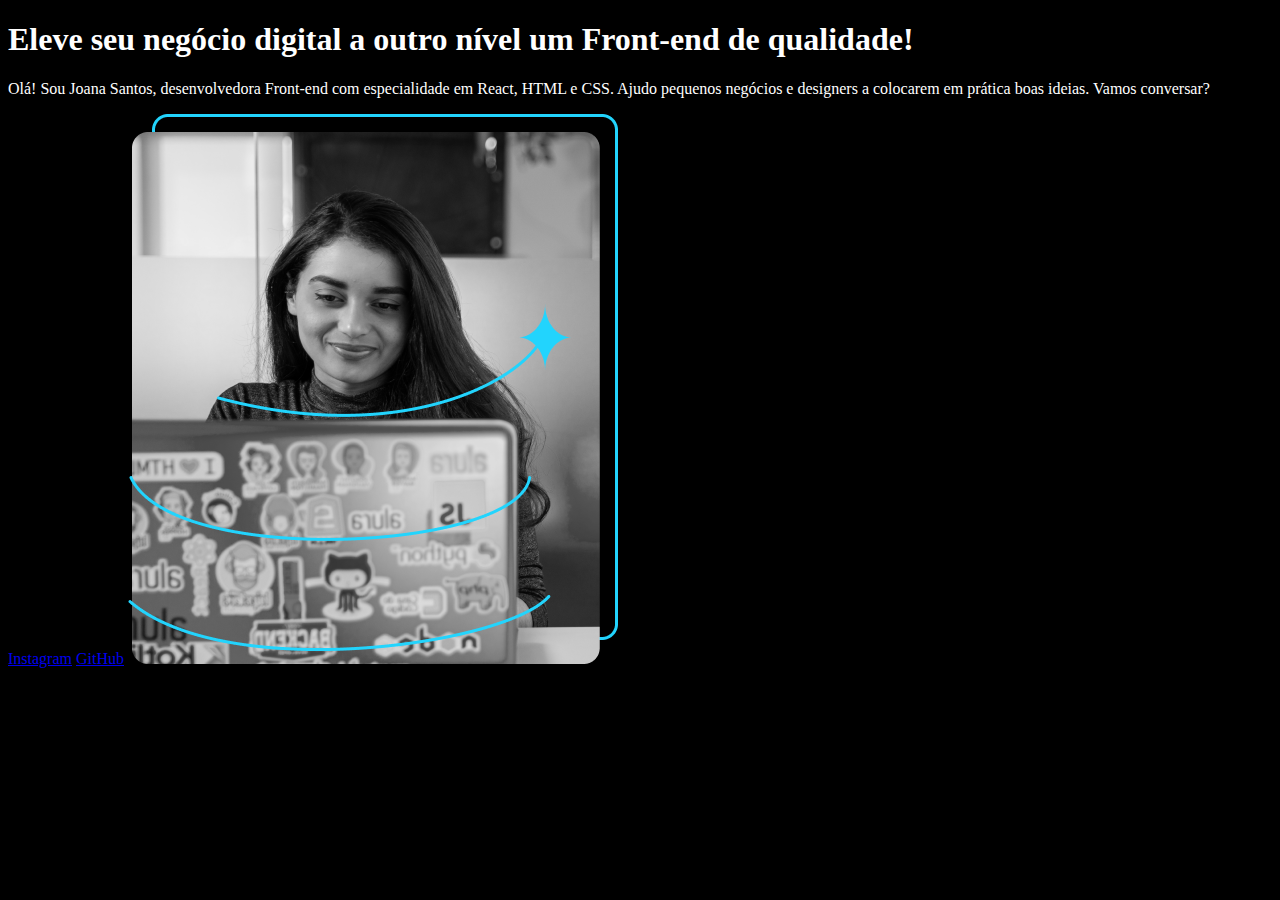
==== index.html @ 36eedfa2 "Primeiras aulas" ====
<!DOCTYPE html>
<html lang="pt-br">
<head>
    <meta charset="UTF-8">
    <meta name="viewport" content="width=device-width, initial-scale=1.0">
    <title>Portifolio</title>
    <link rel="stylesheet" href="style.css">
</head>
<body>
    <header></header>
    <main>
        <h1>Eleve seu negócio digital a outro nível <strong> um Front-end de qualidade!</strong></h1>
        <p>Olá! Sou Joana Santos, desenvolvedora Front-end com especialidade em React, HTML e CSS. Ajudo pequenos negócios e designers a colocarem em prática boas ideias. Vamos conversar?</p>
        <a href="https://www.instagram.com/pedromarts">Instagram</a>
        <a href="https://github.com/pedromarts">GitHub</a>
        <img src="Imagem.png" alt="Imagem da Joana programando">
    </main>
    <footer></footer>
</body>
</html>
---- style.css ----
body {
    background-color: black;
    color: white;
}
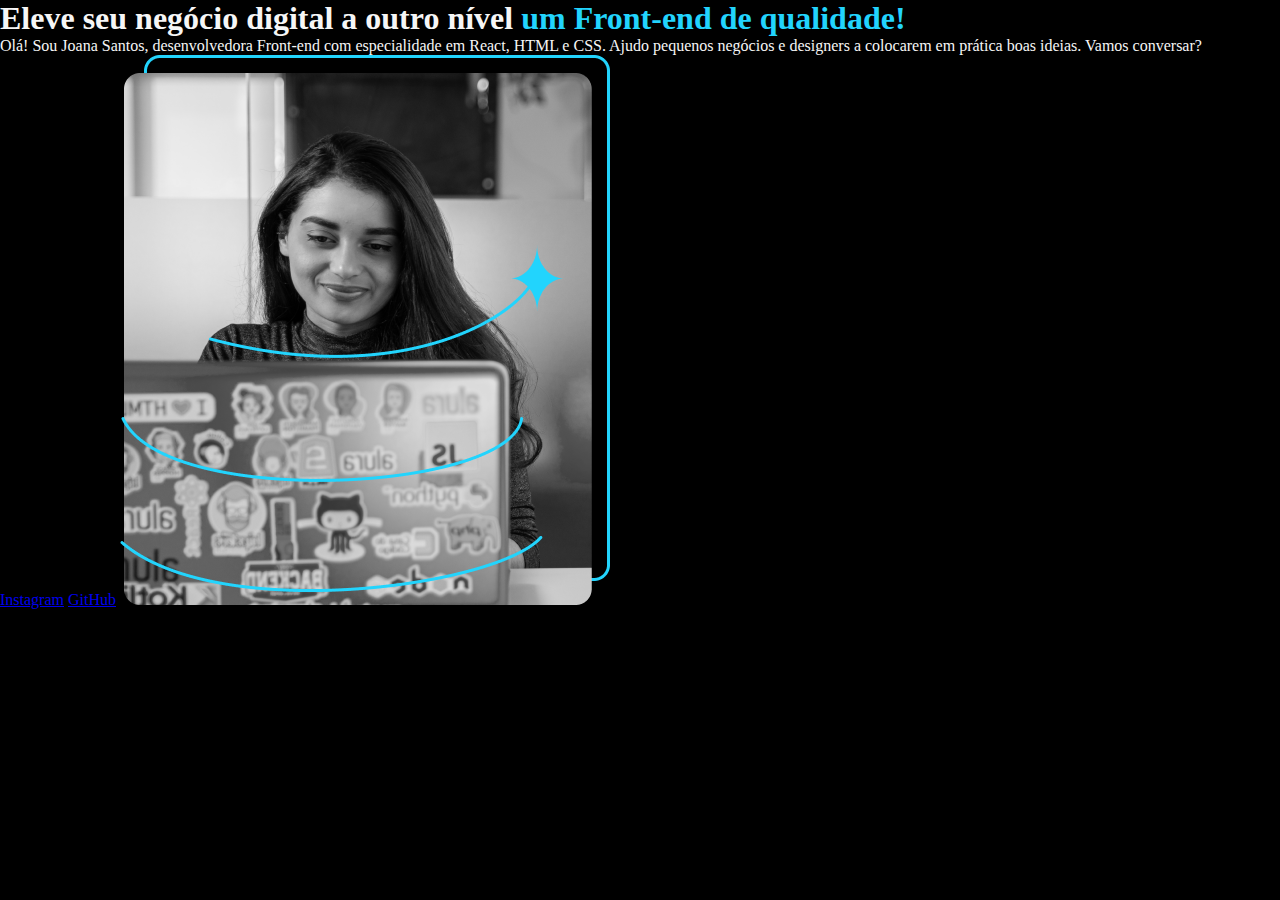
==== commit 03a5837d: "Atualizações no CSS" ====
--- a/index.html
+++ b/index.html
@@ -9,7 +9,7 @@
 <body>
     <header></header>
     <main>
-        <h1>Eleve seu negócio digital a outro nível <strong> um Front-end de qualidade!</strong></h1>
+        <h1>Eleve seu negócio digital a outro nível <strong class="titulo-destaque"> um Front-end de qualidade!</strong></h1>
         <p>Olá! Sou Joana Santos, desenvolvedora Front-end com especialidade em React, HTML e CSS. Ajudo pequenos negócios e designers a colocarem em prática boas ideias. Vamos conversar?</p>
         <a href="https://www.instagram.com/pedromarts">Instagram</a>
         <a href="https://github.com/pedromarts">GitHub</a>
--- a/style.css
+++ b/style.css
@@ -1,4 +1,15 @@
+*{
+    margin: 0;
+    padding: 0;
+}
+
 body {
+    height: 100vh;
+    box-sizing: border-box;
     background-color: black;
-    color: white;
+    color: #F6F6F6;
+    
+}
+.titulo-destaque {
+    color: #22D4FD
 }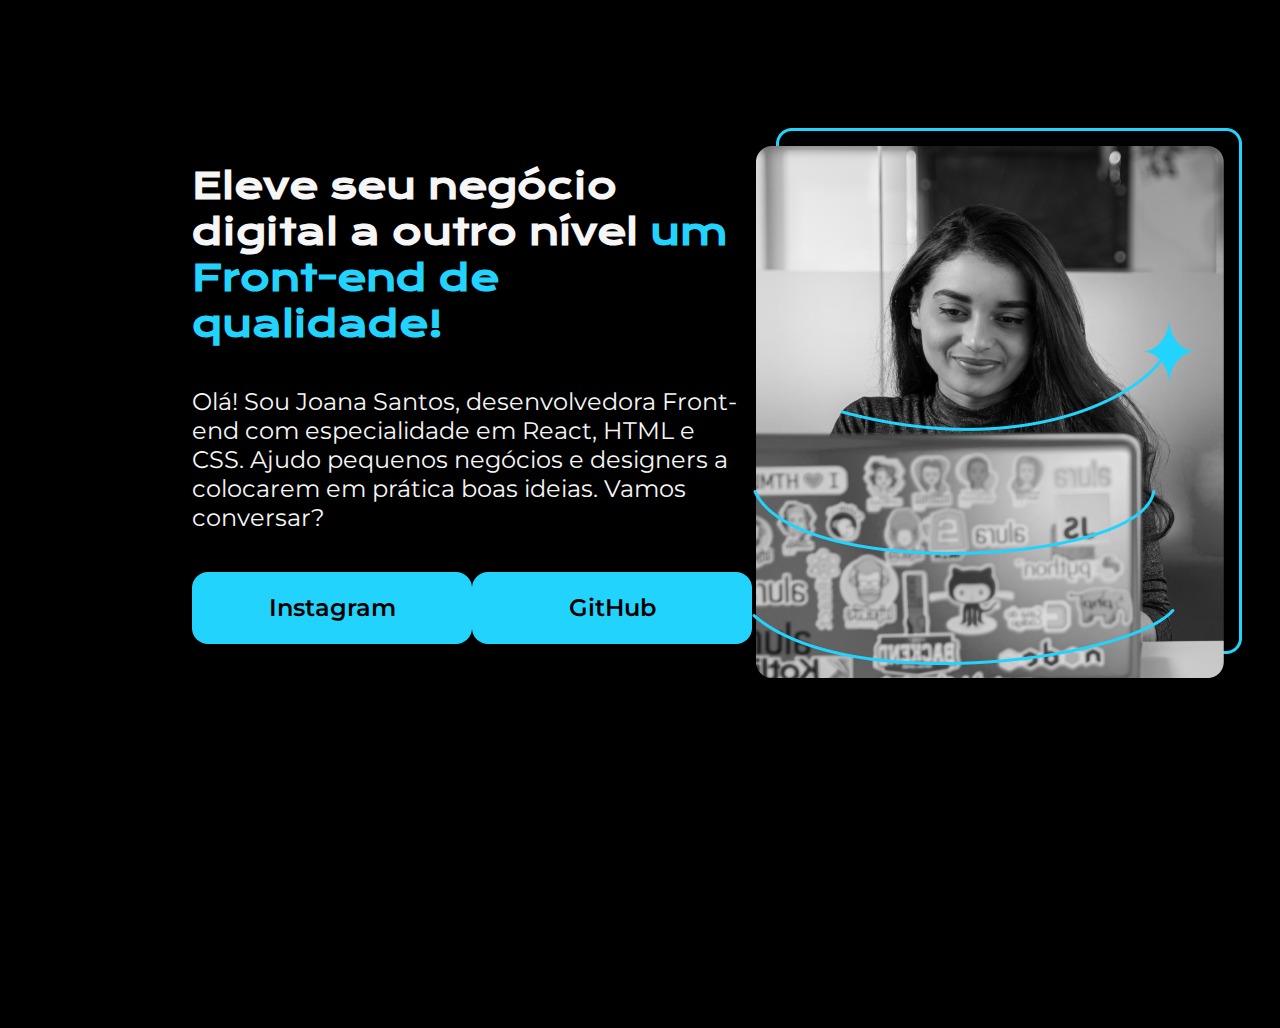
==== commit 3d95b5df: "Classes, posicionamento e Flexbox" ====
--- a/index.html
+++ b/index.html
@@ -8,11 +8,15 @@
 </head>
 <body>
     <header></header>
-    <main>
-        <h1>Eleve seu negócio digital a outro nível <strong class="titulo-destaque"> um Front-end de qualidade!</strong></h1>
-        <p>Olá! Sou Joana Santos, desenvolvedora Front-end com especialidade em React, HTML e CSS. Ajudo pequenos negócios e designers a colocarem em prática boas ideias. Vamos conversar?</p>
-        <a href="https://www.instagram.com/pedromarts">Instagram</a>
-        <a href="https://github.com/pedromarts">GitHub</a>
+    <main class="apresentacao">
+        <section class="apresentacao__conteudo">
+            <h1 class="apresentacao__conteudo__titulo">Eleve seu negócio digital a outro nível <strong class="titulo-destaque"> um Front-end de qualidade!</strong></h1>
+            <p class="apresentacao__conteudo__texto">Olá! Sou Joana Santos, desenvolvedora Front-end com especialidade em React, HTML e CSS. Ajudo pequenos negócios e designers a colocarem em prática boas ideias. Vamos conversar?</p>
+            <div class="apresentacao__links">
+                <a class="apresentacao__links__link" href="https://www.instagram.com/pedromarts">Instagram</a>
+                <a class="apresentacao__links__link"href="https://github.com/pedromarts">GitHub</a>
+             </div>
+        </section>
         <img src="Imagem.png" alt="Imagem da Joana programando">
     </main>
     <footer></footer>
--- a/style.css
+++ b/style.css
@@ -1,3 +1,4 @@
+@import url('https://fonts.googleapis.com/css2?family=Krona+One&family=Montserrat:wght@400;600&display=swap');
 *{
     margin: 0;
     padding: 0;
@@ -12,4 +13,46 @@
 }
 .titulo-destaque {
     color: #22D4FD
-}+}
+    
+    .apresentacao{
+        margin: 10% 15%;
+        display: flex;
+        align-items: center;
+        justify-content: space-between;
+    }
+
+    .apresentacao__conteudo{
+        width: 615px;
+        display: flex;
+        flex-direction: column;
+        gap: 40px;
+    }
+
+    .apresentacao__conteudo__titulo{
+        font-size: 36px;
+        font-family: 'Krona One', sans-serif;
+    }
+
+    .apresentacao__conteudo__texto{
+        font-size: 24px;
+        font-family: 'Montserrat', sans-serif;
+    }
+
+    .apresentacao__links{
+        display: flex;
+        justify-content: space-between;
+    }
+
+    .apresentacao__links__link{
+        background-color: #22D4FD;
+        width: 280px;
+        text-align: center;
+        border-radius: 16px;
+        font-size: 24px;
+        font-weight: 600;
+        padding: 21.5px 0;
+        text-decoration: none;
+        color: #000000;
+        font-family: 'Montserrat', sans-serif;
+    }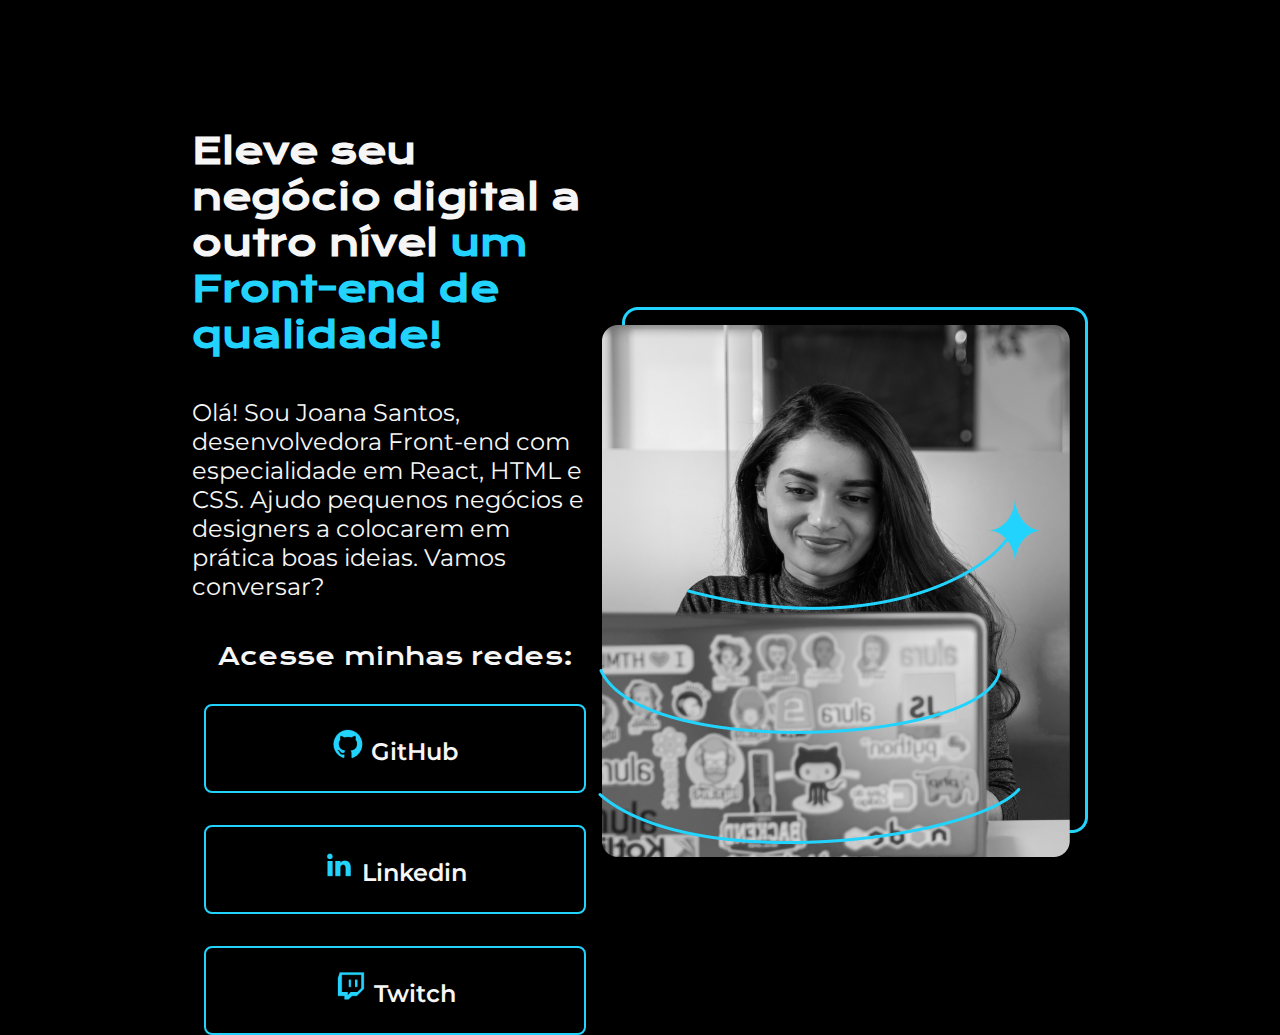
==== commit 39c5958a: "Início nova versão do projeto" ====
--- a/index.html
+++ b/index.html
@@ -13,11 +13,22 @@
             <h1 class="apresentacao__conteudo__titulo">Eleve seu negócio digital a outro nível <strong class="titulo-destaque"> um Front-end de qualidade!</strong></h1>
             <p class="apresentacao__conteudo__texto">Olá! Sou Joana Santos, desenvolvedora Front-end com especialidade em React, HTML e CSS. Ajudo pequenos negócios e designers a colocarem em prática boas ideias. Vamos conversar?</p>
             <div class="apresentacao__links">
-                <a class="apresentacao__links__link" href="https://www.instagram.com/pedromarts">Instagram</a>
-                <a class="apresentacao__links__link"href="https://github.com/pedromarts">GitHub</a>
+                <h2 class="apresentacao__links__subtitulo">Acesse minhas redes:</h2>
+                <a class="apresentacao__links__link"href="https://github.com/pedromarts">
+                    <img src="./assets/Logo Github.png" alt="logo github" >
+                        GitHub
+                </a> 
+                <a class="apresentacao__links__link" href="https://www.linkedin.com/in/pedro-martins-877b5925b/">
+                    <img src="./assets/Logo linkedin.png">
+                    Linkedin
+                </a>
+                <a class="apresentacao__links__link" href="https://www.twitch.tv/">
+                    <img src="./assets/Logo Twitch.png" alt="logo twitch">
+                    Twitch
+                </a>
              </div>
         </section>
-        <img src="Imagem.png" alt="Imagem da Joana programando">
+        <img src="./assets/Imagem.png" alt="Imagem da Joana programando">
     </main>
     <footer></footer>
 </body>
--- a/style.css
+++ b/style.css
@@ -9,12 +9,12 @@
     box-sizing: border-box;
     background-color: black;
     color: #F6F6F6;
-    
+
 }
 .titulo-destaque {
     color: #22D4FD
 }
-    
+
     .apresentacao{
         margin: 10% 15%;
         display: flex;
@@ -41,18 +41,31 @@
 
     .apresentacao__links{
         display: flex;
+        flex-direction: column;
         justify-content: space-between;
+        align-items: center;
+        gap: 32px; /* adiciona espaços iguais entre cada quadrado */
+    }
+
+    .apresentacao__links__subtitulo{
+        font-family: 'Krona One', sans-serif;
+        font-weight: 400;
+        font-size: 24px;
+
     }
 
     .apresentacao__links__link{
-        background-color: #22D4FD;
-        width: 280px;
+        /* background-color: #22D4FD; */ 
+        border: 2px solid #22D4FD;
+        width: 378px;
         text-align: center;
-        border-radius: 16px;
+        border-radius: 8px;
         font-size: 24px;
         font-weight: 600;
+        font-style: normal;
+        line-height: 36px;
         padding: 21.5px 0;
-        text-decoration: none;
-        color: #000000;
+        text-decoration: none; /* para tirar a aparência de link do texto */
+        color: #F6F6F6;
         font-family: 'Montserrat', sans-serif;
     }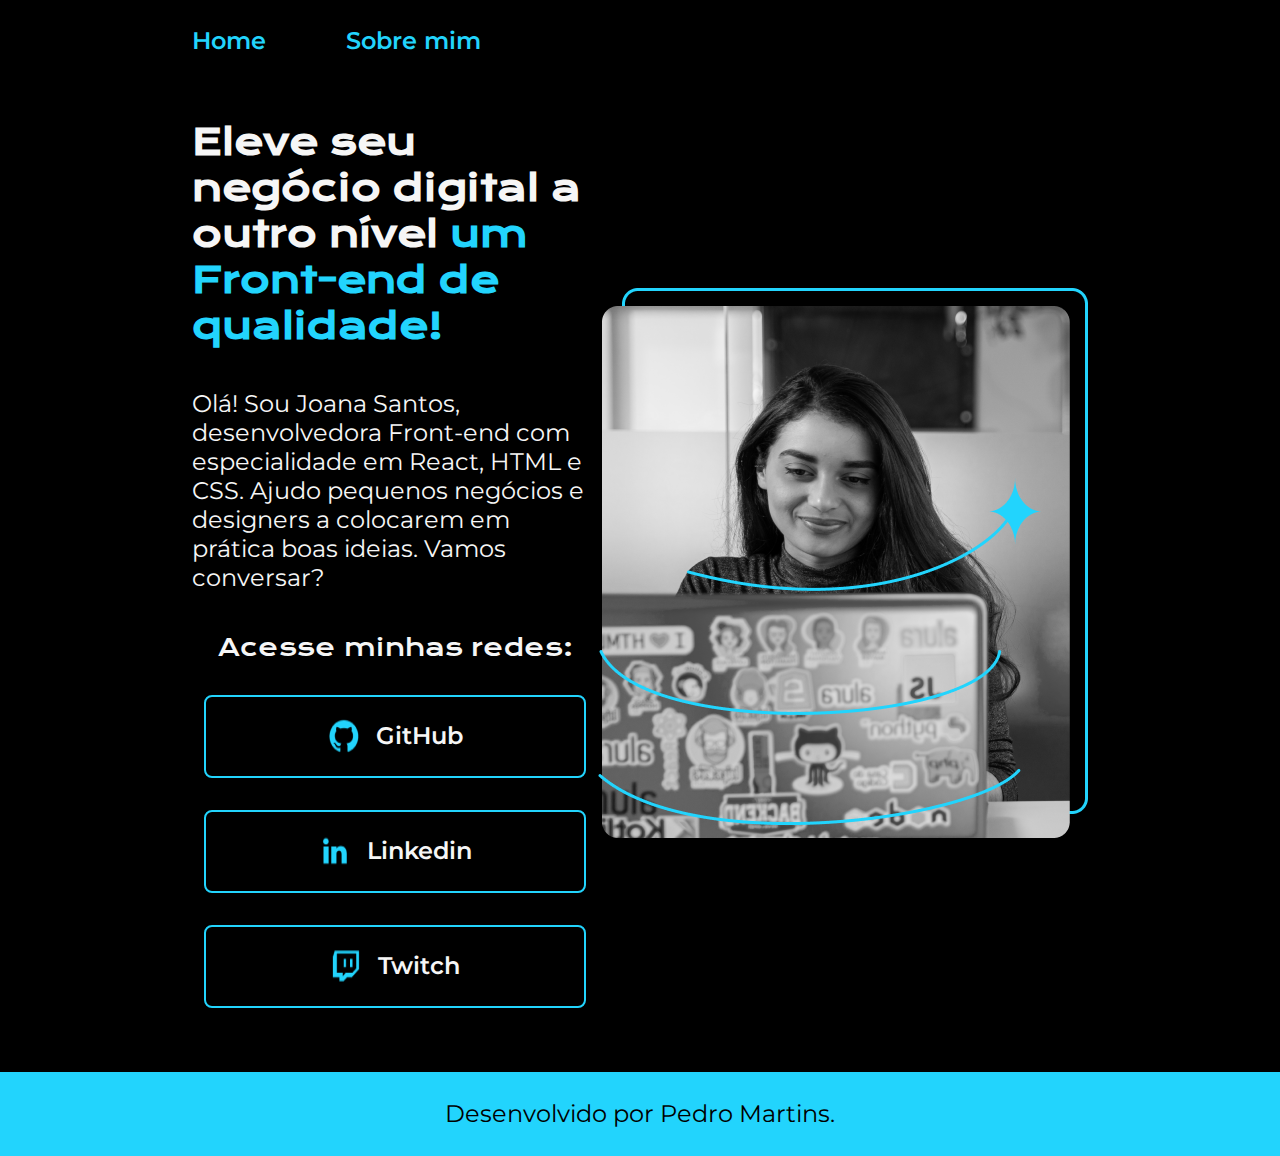
==== commit d30ceb49: "Conclusão HTML e CSS: cabeçalho, footer e variáveis CSS" ====
--- a/index.html
+++ b/index.html
@@ -4,10 +4,15 @@
     <meta charset="UTF-8">
     <meta name="viewport" content="width=device-width, initial-scale=1.0">
     <title>Portifolio</title>
-    <link rel="stylesheet" href="style.css">
+    <link rel="stylesheet" href="./style/style.css">
 </head>
 <body>
-    <header></header>
+    <header class="cabecalho">
+        <nav class="cabecalho__menu">
+            <a class="cabecalho__menu__link" href="index.html">Home</a>
+            <a class="cabecalho__menu__link" href="about.html">Sobre mim</a>
+         </nav>
+    </header>
     <main class="apresentacao">
         <section class="apresentacao__conteudo">
             <h1 class="apresentacao__conteudo__titulo">Eleve seu negócio digital a outro nível <strong class="titulo-destaque"> um Front-end de qualidade!</strong></h1>
@@ -30,6 +35,8 @@
         </section>
         <img src="./assets/Imagem.png" alt="Imagem da Joana programando">
     </main>
-    <footer></footer>
+    <footer class="rodape">
+        <p> Desenvolvido por Pedro Martins.</p>
+    </footer>
 </body>
 </html>--- a/style/style.css
+++ b/style/style.css
@@ -0,0 +1,122 @@
+@import url('https://fonts.googleapis.com/css2?family=Krona+One&family=Montserrat:wght@400;600&display=swap');
+
+:root {
+    --cor-primaria: #000000;
+    --cor-secundaria:#F6F6F6;
+    --cor-terciaria: #22D4FD;
+    --cor-hover: #272727;
+
+    --fonte-primaria: 'Krona One', sans-serif;
+    --fonte-secundaria: 'Montserrat', sans-serif;
+}
+
+*{
+    margin: 0;
+    padding: 0;
+}
+
+body {
+    /* height: 100vh; */
+    box-sizing: border-box;
+    background-color: var(--cor-primaria);
+    color: var(--cor-secundaria);
+
+}
+
+
+.titulo-destaque {
+    color: var(--cor-terciaria);
+}
+
+
+    .cabecalho{
+        padding: 2% 0% 0% 15% ;
+    }
+    .cabecalho__menu {
+        display: flex;
+        gap: 80px;
+    }
+
+    .cabecalho__menu__link {
+
+        color: var(--cor-terciaria);
+        font-family: var(--fonte-secundaria);
+        font-size: 24px;
+        font-weight: 600;
+        text-decoration:none;
+    }
+
+    .apresentacao{
+        padding: 5% 15%;
+        display: flex;
+        align-items: center;
+        justify-content: space-between;
+    }
+
+    .apresentacao__conteudo{
+        width: 615px;
+        display: flex;
+        flex-direction: column;
+        gap: 40px;
+    }
+
+    .apresentacao__conteudo__titulo{
+        font-size: 36px;
+        font-family: var(--fonte-primaria);
+    }
+
+    .apresentacao__conteudo__texto{
+        font-size: 24px;
+        font-family: var(--fonte-secundaria);
+    }
+
+    .apresentacao__links{
+        display: flex;
+        flex-direction: column;
+        justify-content: space-between;
+        align-items: center;
+        gap: 32px; /* adiciona espaços iguais entre cada quadrado */
+    }
+
+    .apresentacao__links__subtitulo{
+        font-family: var(--fonte-primaria);
+        font-weight: 400;
+        font-size: 24px;
+
+    }
+
+    .apresentacao__links__link{
+        /* background-color: #22D4FD; */ 
+        display: flex;
+        justify-content: center;  
+        gap: 16px;      
+        border: 2px solid var(--cor-terciaria);
+        width: 378px;
+        text-align: center;
+        border-radius: 8px;
+        font-size: 24px;
+        font-weight: 600;
+        font-style: normal;
+        line-height: 36px;
+        padding: 21.5px 0;
+        text-decoration: none; /* para tirar a aparência de link do texto */
+        color: var(--cor-secundaria);
+        font-family: var(--fonte-secundaria);
+    }
+
+    .apresentacao__links__link:hover {
+        background-color: var(--cor-hover);
+    }
+
+    .rodape {
+        background-color: var(--cor-terciaria);
+        padding: 24px;
+        color: var(--cor-primaria);
+        font-family: var(--fonte-secundaria);
+        font-size: 24px;
+        font-style: normal;
+        text-align: center;
+        font-weight: 400;
+        line-height: 36px;
+    }
+
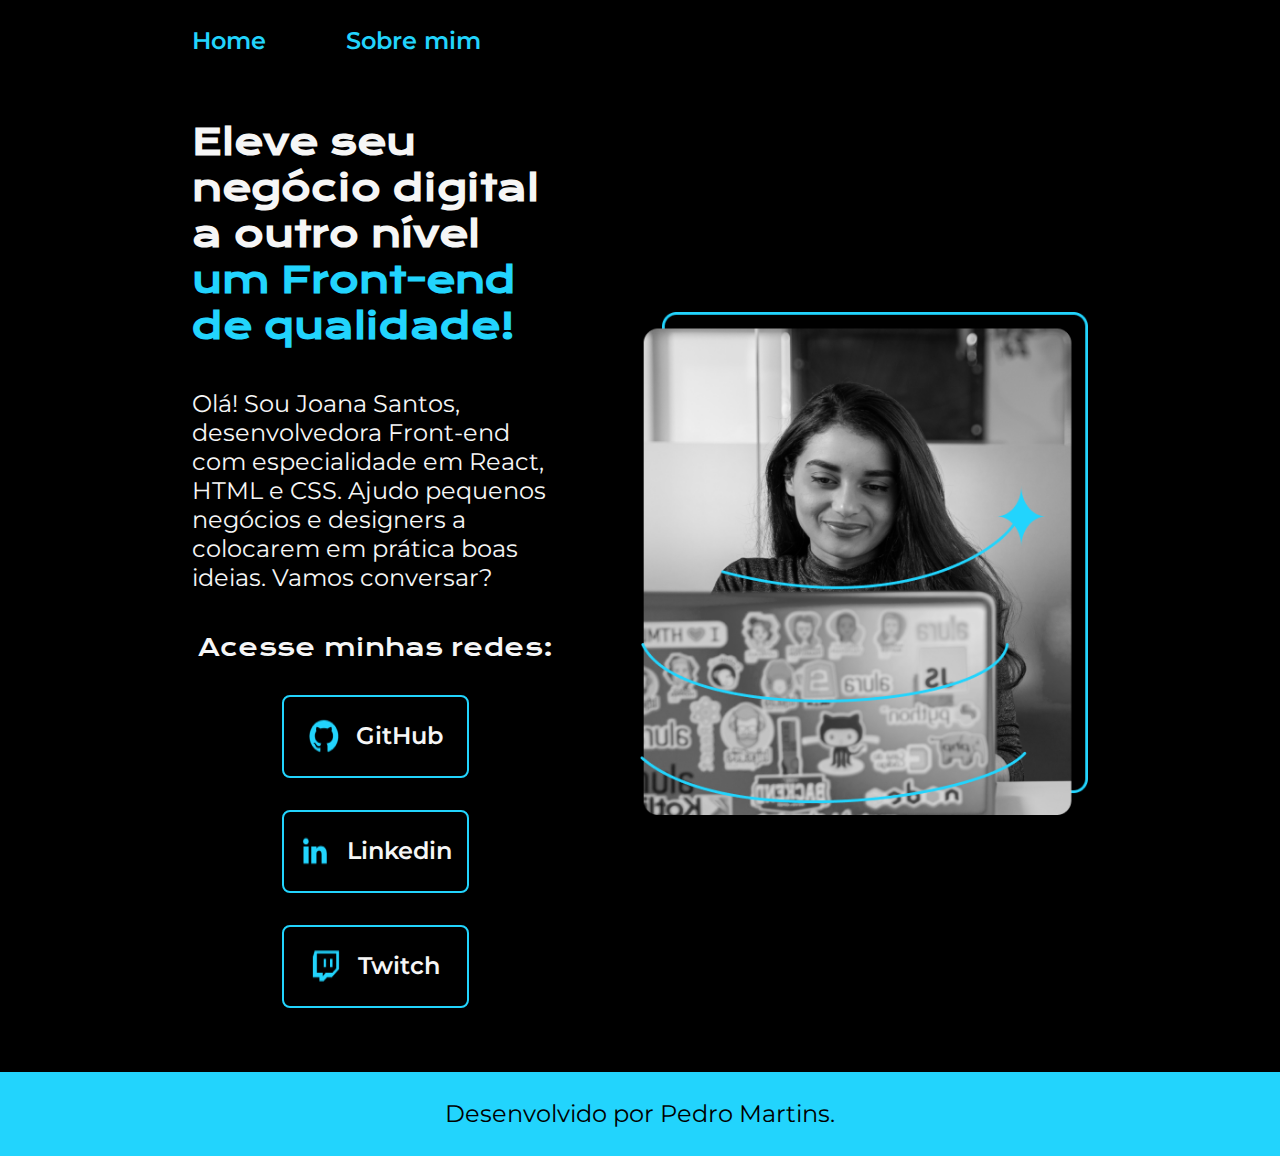
==== commit fc84cf56: "Ajustando para o formato mobile" ====
--- a/index.html
+++ b/index.html
@@ -19,21 +19,22 @@
             <p class="apresentacao__conteudo__texto">Olá! Sou Joana Santos, desenvolvedora Front-end com especialidade em React, HTML e CSS. Ajudo pequenos negócios e designers a colocarem em prática boas ideias. Vamos conversar?</p>
             <div class="apresentacao__links">
                 <h2 class="apresentacao__links__subtitulo">Acesse minhas redes:</h2>
-                <a class="apresentacao__links__link"href="https://github.com/pedromarts">
-                    <img src="./assets/Logo Github.png" alt="logo github" >
-                        GitHub
+                <a class="apresentacao__links__navegacao" href="https://github.com/pedromarts" target="_blank" rel="noopener noreferrer">
+                <img src="./assets/Logo Github.png" alt="logo github" >
+                GitHub
                 </a> 
-                <a class="apresentacao__links__link" href="https://www.linkedin.com/in/pedro-martins-877b5925b/">
+                <a class="apresentacao__links__navegacao" href="https://www.linkedin.com/in/pedro-martins-877b5925b/" target="_blank" rel="noopener noreferrer">
                     <img src="./assets/Logo linkedin.png">
                     Linkedin
                 </a>
-                <a class="apresentacao__links__link" href="https://www.twitch.tv/">
+                <a class="apresentacao__links__navegacao" href="https://www.twitch.tv/" target="_blank" rel="noopener noreferrer">
                     <img src="./assets/Logo Twitch.png" alt="logo twitch">
                     Twitch
                 </a>
              </div>
         </section>
-        <img src="./assets/Imagem.png" alt="Imagem da Joana programando">
+        
+        <img class="apresentacao__imagem" src="./assets/Imagem.png" alt="Imagem da Joana programando">
     </main>
     <footer class="rodape">
         <p> Desenvolvido por Pedro Martins.</p>
--- a/style/style.css
+++ b/style/style.css
@@ -1,13 +1,18 @@
 @import url('https://fonts.googleapis.com/css2?family=Krona+One&family=Montserrat:wght@400;600&display=swap');
 
 :root {
+ /* Cores das fontes */
     --cor-primaria: #000000;
     --cor-secundaria:#F6F6F6;
     --cor-terciaria: #22D4FD;
     --cor-hover: #272727;
-
+/* Tipos de fontes */
     --fonte-primaria: 'Krona One', sans-serif;
     --fonte-secundaria: 'Montserrat', sans-serif;
+/* Tamanho das fontes */
+    --font-sizeMedia: 1.5rem;
+    --font-sizeBig: 2.25rem;
+
 }
 
 *{
@@ -30,7 +35,7 @@
 
 
     .cabecalho{
-        padding: 2% 0% 0% 15% ;
+        padding: 2% 0% 0% 15%;
     }
     .cabecalho__menu {
         display: flex;
@@ -41,7 +46,7 @@
 
         color: var(--cor-terciaria);
         font-family: var(--fonte-secundaria);
-        font-size: 24px;
+        font-size: var(--font-sizeMedia);
         font-weight: 600;
         text-decoration:none;
     }
@@ -51,22 +56,23 @@
         display: flex;
         align-items: center;
         justify-content: space-between;
+        gap: 82px;
     }
 
     .apresentacao__conteudo{
-        width: 615px;
+        width: 50%;
         display: flex;
         flex-direction: column;
         gap: 40px;
     }
 
     .apresentacao__conteudo__titulo{
-        font-size: 36px;
+        font-size: var(--font-sizeBig);
         font-family: var(--fonte-primaria);
     }
 
     .apresentacao__conteudo__texto{
-        font-size: 24px;
+        font-size: var(--font-sizeMedia);
         font-family: var(--fonte-secundaria);
     }
 
@@ -81,20 +87,20 @@
     .apresentacao__links__subtitulo{
         font-family: var(--fonte-primaria);
         font-weight: 400;
-        font-size: 24px;
+        font-size: var(--font-sizeMedia);
 
     }
 
-    .apresentacao__links__link{
+    .apresentacao__links__navegacao {
         /* background-color: #22D4FD; */ 
         display: flex;
         justify-content: center;  
+        width: 50%;
         gap: 16px;      
         border: 2px solid var(--cor-terciaria);
-        width: 378px;
         text-align: center;
         border-radius: 8px;
-        font-size: 24px;
+        font-size: var(--font-sizeMedia);
         font-weight: 600;
         font-style: normal;
         line-height: 36px;
@@ -108,15 +114,39 @@
         background-color: var(--cor-hover);
     }
 
+    .apresentacao__imagem {
+       width: 50%; 
+}
     .rodape {
         background-color: var(--cor-terciaria);
         padding: 24px;
         color: var(--cor-primaria);
         font-family: var(--fonte-secundaria);
-        font-size: 24px;
-        font-style: normal;
+        font-size: var(--font-sizeMedia);
         text-align: center;
         font-weight: 400;
         line-height: 36px;
     }
 
+    @media (max-width: 1200px) {
+                
+        .cabecalho{
+            padding: 10%;
+        }
+
+        .apresentacao{
+            padding: 5% ;
+        }
+
+        .apresentacao__conteudo{
+            width: auto;
+        }
+
+        .cabecalho__menu{
+            justify-content: center;
+        }
+
+        .apresentacao {
+            flex-direction: column-reverse;
+        }        
+    }
